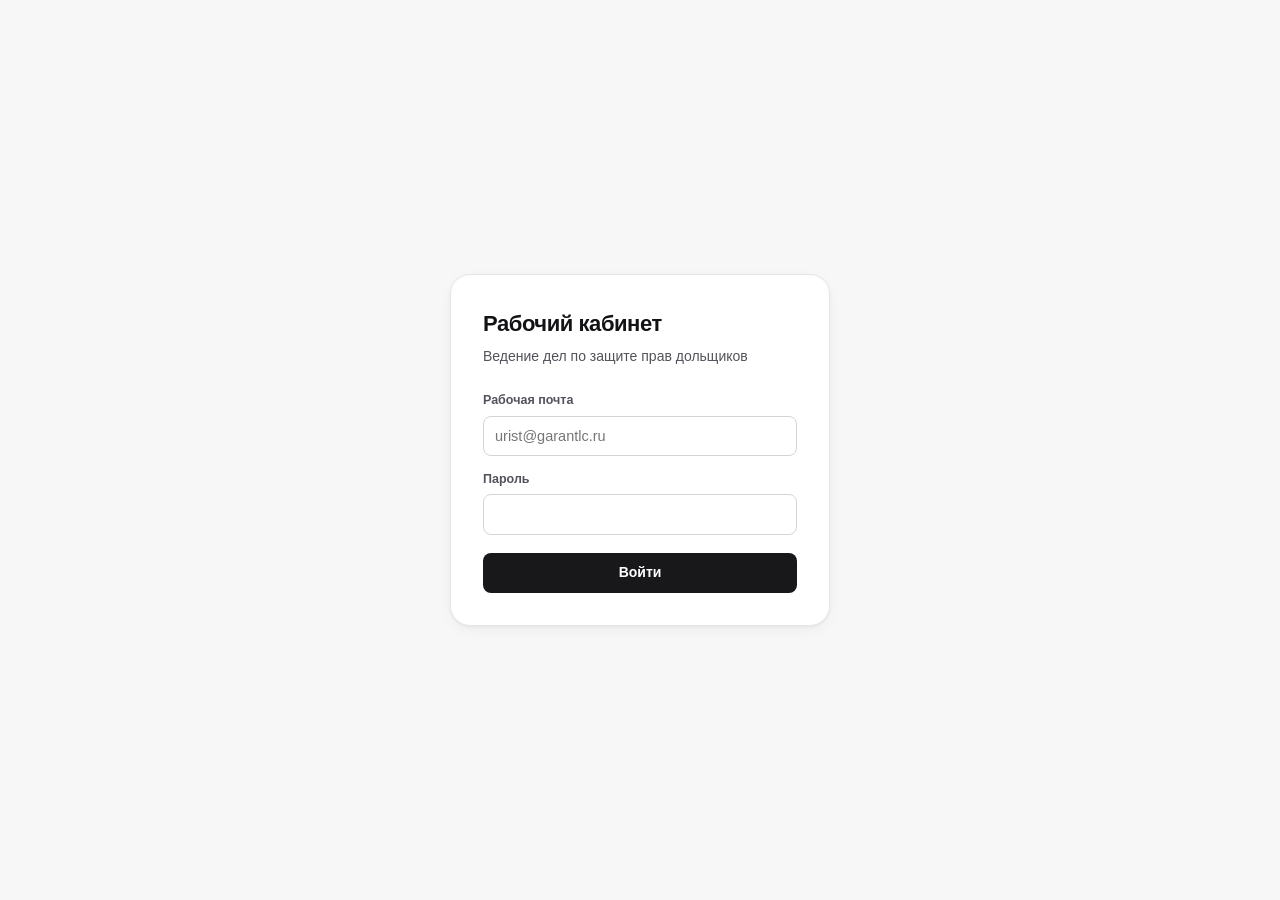
==== admin/index.html @ c8061b85 "Add Phase 2: case management with roles and a staff workspace Builds the case card and pipeline the " ====
<!doctype html>
<html lang="ru">
<head>
<meta charset="utf-8">
<meta name="viewport" content="width=device-width, initial-scale=1">
<title>Дела — рабочий кабинет</title>
<link rel="stylesheet" href="app.css">
<script>
  try {
    var savedTheme = localStorage.getItem("calc-theme");
    if (savedTheme === "light" || savedTheme === "dark") {
      document.documentElement.setAttribute("data-theme", savedTheme);
    }
  } catch (e) { /* приватный режим */ }
</script>
</head>
<body>

<svg width="0" height="0" style="position:absolute" aria-hidden="true">
  <symbol id="i-sun" viewBox="0 0 24 24" fill="none" stroke="currentColor" stroke-width="2" stroke-linecap="round">
    <circle cx="12" cy="12" r="4"/><path d="M12 2v2M12 20v2M4.9 4.9l1.4 1.4M17.7 17.7l1.4 1.4M2 12h2M20 12h2M4.9 19.1l1.4-1.4M17.7 6.3l1.4-1.4"/>
  </symbol>
  <symbol id="i-moon" viewBox="0 0 24 24" fill="none" stroke="currentColor" stroke-width="2" stroke-linecap="round" stroke-linejoin="round">
    <path d="M21 12.8A9 9 0 1111.2 3a7 7 0 009.8 9.8z"/>
  </symbol>
  <symbol id="i-left" viewBox="0 0 24 24" fill="none" stroke="currentColor" stroke-width="2.2" stroke-linecap="round" stroke-linejoin="round">
    <path d="M19 12H5M11 18l-6-6 6-6"/>
  </symbol>
  <symbol id="i-plus" viewBox="0 0 24 24" fill="none" stroke="currentColor" stroke-width="2.2" stroke-linecap="round">
    <path d="M12 5v14M5 12h14"/>
  </symbol>
</svg>

<!-- ================= Вход ================= -->
<section class="login" id="screen-login" hidden>
  <div class="login__card">
    <h1 class="login__title">Рабочий кабинет</h1>
    <p class="login__sub">Ведение дел по защите прав дольщиков</p>
    <form id="form-login" novalidate>
      <div class="field" style="margin-bottom:14px">
        <label for="login-email">Рабочая почта</label>
        <input type="email" id="login-email" autocomplete="username" placeholder="urist@garantlc.ru">
      </div>
      <div class="field" style="margin-bottom:18px">
        <label for="login-password">Пароль</label>
        <input type="password" id="login-password" autocomplete="current-password">
      </div>
      <div id="login-error"></div>
      <button type="submit" class="btn btn--solid" style="width:100%" id="login-submit">Войти</button>
    </form>
  </div>
</section>

<!-- ================= Рабочая область ================= -->
<div id="screen-app" hidden>
  <header class="top">
    <div class="brand">Дольщики<span> · рабочий кабинет</span></div>
    <nav class="tabs">
      <button type="button" class="tab" data-tab="cases" aria-current="true">Дела</button>
      <button type="button" class="tab" data-tab="leads">Заявки<span class="count" id="leads-count" hidden>0</span></button>
    </nav>
    <div class="top__right">
      <div class="who"><b id="who-name">—</b><span id="who-role">—</span></div>
      <button type="button" class="icon-btn" id="theme-toggle" aria-label="Переключить тему">
        <svg class="icon-sun"><use href="#i-sun"/></svg>
        <svg class="icon-moon"><use href="#i-moon"/></svg>
      </button>
      <button type="button" class="btn btn--quiet btn--sm" id="logout">Выйти</button>
    </div>
  </header>

  <main class="page">

    <!-- ---------- Список дел ---------- -->
    <section id="view-cases">
      <div class="tiles" id="tiles"></div>

      <div class="bar">
        <div class="grow"><input type="search" id="f-search" placeholder="Клиент, телефон, № дела, ЖК, № дела в суде"></div>
        <select id="f-stage" style="width:auto"><option value="">Все стадии</option></select>
        <select id="f-lawyer" style="width:auto"><option value="">Все юристы</option></select>
        <select id="f-region" style="width:auto"><option value="">Все регионы</option></select>
        <span class="spacer"></span>
        <button type="button" class="btn btn--solid" id="btn-new-case">
          <svg width="15" height="15"><use href="#i-plus"/></svg> Новое дело
        </button>
      </div>

      <div class="panel">
        <div class="table-wrap">
          <table class="list">
            <thead>
              <tr>
                <th>№</th><th>Клиент</th><th>Объект</th><th>Услуга</th>
                <th>Стадия</th><th>Юрист</th><th>Ближайший срок</th><th class="num">Заявлено, ₽</th>
              </tr>
            </thead>
            <tbody id="cases-body"></tbody>
          </table>
        </div>
        <div class="empty" id="cases-empty" hidden>Дел не найдено</div>
      </div>
    </section>

    <!-- ---------- Заявки ---------- -->
    <section id="view-leads" hidden>
      <div class="panel">
        <div class="table-wrap">
          <table class="list">
            <thead>
              <tr><th>Дата</th><th>Имя</th><th>Телефон</th><th>Тема</th><th>Объект</th><th>Расчёт с сайта</th><th></th></tr>
            </thead>
            <tbody id="leads-body"></tbody>
          </table>
        </div>
        <div class="empty" id="leads-empty" hidden>Заявок пока нет</div>
      </div>
    </section>

    <!-- ---------- Карточка дела ---------- -->
    <section id="view-case" hidden></section>
  </main>
</div>

<div id="modal-root"></div>
<div id="toast-root"></div>

<script src="app.js"></script>
</body>
</html>
---- admin/app.css ----
/* ==========================================================================
   Рабочий интерфейс для сотрудников.

   Токены совпадают с widget/calculator.css — это одна дизайн-система на две
   части продукта. Источник правды по палитре: widget/calculator.css; при
   правке цветов менять оба файла.
   ========================================================================== */

:root {
  --bg: #f7f7f8;
  --card: #ffffff;
  --card-2: #fbfbfc;
  --inset: #f4f4f5;

  --border: #e6e6ea;
  --border-strong: #d4d4d8;

  --text: #131316;
  --text-2: #52525b;
  --text-3: #8b8b94;

  --accent: #4f46e5;
  --accent-hover: #4338ca;
  --accent-soft: #eef2ff;
  --accent-border: #c7d2fe;

  --solid: #18181b;
  --solid-hover: #000000;
  --solid-text: #ffffff;

  --ok: #047857;
  --ok-soft: #ecfdf5;
  --ok-border: #a7f3d0;
  --warn: #b45309;
  --warn-soft: #fffbeb;
  --warn-border: #fde68a;
  --danger: #dc2626;
  --danger-soft: #fef2f2;
  --danger-border: #fecaca;

  --r-sm: 8px;
  --r-md: 12px;
  --r-lg: 16px;
  --r-xl: 20px;
  --ring: 0 0 0 3px var(--accent-soft);
  --shadow-sm: 0 1px 2px rgba(16, 17, 26, .05);
  --shadow-md: 0 4px 16px -4px rgba(16, 17, 26, .08), 0 1px 3px rgba(16, 17, 26, .04);
  --shadow-lg: 0 18px 48px -12px rgba(16, 17, 26, .16);

  color-scheme: light;
}

@media (prefers-color-scheme: dark) {
  :root:not([data-theme="light"]) {
    --bg: #09090b; --card: #131317; --card-2: #17171c; --inset: #1c1c22;
    --border: #27272e; --border-strong: #3a3a44;
    --text: #fafafa; --text-2: #a8a8b3; --text-3: #71717f;
    --accent: #818cf8; --accent-hover: #a5b4fc; --accent-soft: #1e1b3a; --accent-border: #3730a3;
    --solid: #fafafa; --solid-hover: #ffffff; --solid-text: #131316;
    --ok: #34d399; --ok-soft: #052e22; --ok-border: #065f46;
    --warn: #fbbf24; --warn-soft: #2a1f05; --warn-border: #78500a;
    --danger: #f87171; --danger-soft: #2a1113; --danger-border: #7f1d1d;
    --ring: 0 0 0 3px rgba(129, 140, 248, .22);
    --shadow-sm: 0 1px 2px rgba(0, 0, 0, .4);
    --shadow-md: 0 4px 16px -4px rgba(0, 0, 0, .5);
    --shadow-lg: 0 18px 48px -12px rgba(0, 0, 0, .6);
    color-scheme: dark;
  }
}

:root[data-theme="dark"] {
  --bg: #09090b; --card: #131317; --card-2: #17171c; --inset: #1c1c22;
  --border: #27272e; --border-strong: #3a3a44;
  --text: #fafafa; --text-2: #a8a8b3; --text-3: #71717f;
  --accent: #818cf8; --accent-hover: #a5b4fc; --accent-soft: #1e1b3a; --accent-border: #3730a3;
  --solid: #fafafa; --solid-hover: #ffffff; --solid-text: #131316;
  --ok: #34d399; --ok-soft: #052e22; --ok-border: #065f46;
  --warn: #fbbf24; --warn-soft: #2a1f05; --warn-border: #78500a;
  --danger: #f87171; --danger-soft: #2a1113; --danger-border: #7f1d1d;
  --ring: 0 0 0 3px rgba(129, 140, 248, .22);
  --shadow-sm: 0 1px 2px rgba(0, 0, 0, .4);
  --shadow-md: 0 4px 16px -4px rgba(0, 0, 0, .5);
  --shadow-lg: 0 18px 48px -12px rgba(0, 0, 0, .6);
  color-scheme: dark;
}

* { box-sizing: border-box; }
[hidden] { display: none !important; }

body {
  margin: 0; background: var(--bg); color: var(--text);
  font-family: Inter, -apple-system, BlinkMacSystemFont, "Segoe UI", Roboto,
    "Helvetica Neue", Arial, sans-serif;
  font-size: 14.5px; line-height: 1.55; -webkit-font-smoothing: antialiased;
}

/* --- вход ----------------------------------------------------------------- */

.login {
  min-height: 100vh; display: grid; place-items: center; padding: 24px;
}
.login__card {
  width: 100%; max-width: 380px; background: var(--card);
  border: 1px solid var(--border); border-radius: var(--r-xl);
  box-shadow: var(--shadow-md); padding: 32px;
}
.login__title { margin: 0 0 4px; font-size: 22px; font-weight: 620; letter-spacing: -.02em; }
.login__sub { margin: 0 0 24px; font-size: 14px; color: var(--text-2); }

/* --- каркас --------------------------------------------------------------- */

.top {
  position: sticky; top: 0; z-index: 20;
  background: var(--card); border-bottom: 1px solid var(--border);
  padding: 0 22px; display: flex; align-items: center; gap: 18px; height: 58px;
}
.brand { font-weight: 650; font-size: 15.5px; letter-spacing: -.015em; white-space: nowrap; }
.brand span { color: var(--text-3); font-weight: 500; }

.tabs { display: flex; gap: 2px; }
.tab {
  font: inherit; font-size: 14px; font-weight: 550; cursor: pointer;
  background: none; border: 0; color: var(--text-2); padding: 7px 13px;
  border-radius: var(--r-sm);
}
.tab:hover { background: var(--inset); color: var(--text); }
.tab[aria-current="true"] { background: var(--accent-soft); color: var(--accent); }
.tab .count {
  display: inline-block; margin-left: 6px; font-size: 12px; font-weight: 600;
  background: var(--card); border: 1px solid var(--border); border-radius: 999px;
  padding: 0 6px; color: var(--text-2);
}

.top__right { margin-left: auto; display: flex; align-items: center; gap: 10px; }
.who { font-size: 13.5px; color: var(--text-2); text-align: right; line-height: 1.3; }
.who b { display: block; color: var(--text); font-weight: 600; font-size: 14px; }

.page { max-width: 1180px; margin: 0 auto; padding: 22px; }

/* --- плитки --------------------------------------------------------------- */

.tiles { display: grid; grid-template-columns: repeat(auto-fit, minmax(170px, 1fr)); gap: 12px; margin-bottom: 20px; }
.tile {
  background: var(--card); border: 1px solid var(--border); border-radius: var(--r-lg);
  padding: 15px 17px; cursor: default;
}
.tile[data-clickable] { cursor: pointer; transition: border-color .15s, transform .1s; }
.tile[data-clickable]:hover { border-color: var(--border-strong); transform: translateY(-1px); }
.tile__label {
  font-size: 11.5px; font-weight: 600; letter-spacing: .05em; text-transform: uppercase;
  color: var(--text-3);
}
.tile__value {
  font-size: 26px; font-weight: 650; letter-spacing: -.025em; margin-top: 5px;
  font-variant-numeric: tabular-nums;
}
.tile--danger .tile__value { color: var(--danger); }
.tile--warn .tile__value { color: var(--warn); }
.tile--money .tile__value { font-size: 20px; }

/* --- панель фильтров ------------------------------------------------------ */

.bar { display: flex; flex-wrap: wrap; gap: 10px; align-items: center; margin-bottom: 16px; }
.bar .grow { flex: 1 1 220px; min-width: 180px; }
.bar .spacer { flex: 1; }

/* --- формы ---------------------------------------------------------------- */

.field { display: flex; flex-direction: column; gap: 5px; min-width: 0; }
.field > label { font-size: 12.5px; font-weight: 550; color: var(--text-2); }
input[type="text"], input[type="date"], input[type="tel"], input[type="email"],
input[type="password"], input[type="search"], select, textarea {
  font: inherit; font-size: 14.5px; color: var(--text); background: var(--card);
  border: 1px solid var(--border-strong); border-radius: var(--r-sm);
  padding: 8px 11px; width: 100%; min-width: 0; appearance: none; -webkit-appearance: none;
  transition: border-color .15s, box-shadow .15s;
}
input:focus, select:focus, textarea:focus {
  outline: none; border-color: var(--accent); box-shadow: var(--ring);
}
input:hover, select:hover, textarea:hover { border-color: var(--text-3); }
textarea { resize: vertical; min-height: 60px; }
select {
  background-image: url("data:image/svg+xml,%3Csvg xmlns='http://www.w3.org/2000/svg' width='12' height='8' viewBox='0 0 12 8'%3E%3Cpath d='M1 1.5L6 6.5L11 1.5' stroke='%238b8b94' stroke-width='1.6' fill='none' stroke-linecap='round' stroke-linejoin='round'/%3E%3C/svg%3E");
  background-repeat: no-repeat; background-position: right 11px center; padding-right: 32px;
}
:root[data-theme="dark"] input[type="date"]::-webkit-calendar-picker-indicator { filter: invert(1); }
@media (prefers-color-scheme: dark) {
  :root:not([data-theme="light"]) input[type="date"]::-webkit-calendar-picker-indicator { filter: invert(1); }
}
.err { font-size: 12.5px; color: var(--danger); font-weight: 500; }

.btn {
  font: inherit; font-size: 14px; font-weight: 550; cursor: pointer;
  border-radius: var(--r-sm); padding: 8px 15px; border: 1px solid transparent;
  display: inline-flex; align-items: center; justify-content: center; gap: 7px;
  white-space: nowrap; transition: background .15s, border-color .15s, color .15s;
}
.btn--solid { background: var(--solid); color: var(--solid-text); }
.btn--solid:hover { background: var(--solid-hover); }
.btn--outline { background: var(--card); color: var(--text); border-color: var(--border-strong); }
.btn--outline:hover { background: var(--inset); }
.btn--quiet { background: none; color: var(--text-2); padding-left: 8px; padding-right: 8px; }
.btn--quiet:hover { color: var(--text); background: var(--inset); }
.btn--danger { background: var(--danger-soft); color: var(--danger); border-color: var(--danger-border); }
.btn:focus-visible { outline: none; box-shadow: var(--ring); }
.btn:disabled { opacity: .5; cursor: not-allowed; }
.btn--sm { font-size: 13px; padding: 6px 11px; }

.icon-btn {
  width: 34px; height: 34px; flex: none; display: grid; place-items: center;
  border: 1px solid var(--border); border-radius: var(--r-sm);
  background: var(--card); color: var(--text-2); cursor: pointer;
}
.icon-btn:hover { background: var(--inset); color: var(--text); }
.icon-btn svg { width: 16px; height: 16px; }
.icon-moon { display: block; } .icon-sun { display: none; }
@media (prefers-color-scheme: dark) {
  :root:not([data-theme="light"]) .icon-moon { display: none; }
  :root:not([data-theme="light"]) .icon-sun { display: block; }
}
:root[data-theme="dark"] .icon-moon { display: none; }
:root[data-theme="dark"] .icon-sun { display: block; }
:root[data-theme="light"] .icon-moon { display: block; }
:root[data-theme="light"] .icon-sun { display: none; }

/* --- таблица дел ---------------------------------------------------------- */

.panel {
  background: var(--card); border: 1px solid var(--border);
  border-radius: var(--r-lg); overflow: hidden;
}
.table-wrap { overflow-x: auto; }
table.list { width: 100%; border-collapse: collapse; font-size: 14px; }
table.list th {
  text-align: left; font-size: 11.5px; font-weight: 600; letter-spacing: .05em;
  text-transform: uppercase; color: var(--text-3); padding: 11px 14px;
  border-bottom: 1px solid var(--border); white-space: nowrap; background: var(--card-2);
}
table.list td { padding: 12px 14px; border-bottom: 1px solid var(--border); vertical-align: top; }
table.list tr:last-child td { border-bottom: 0; }
table.list tbody tr { cursor: pointer; }
table.list tbody tr:hover { background: var(--inset); }
table.list .num { text-align: right; white-space: nowrap; font-variant-numeric: tabular-nums; }
table.list .muted { color: var(--text-2); font-size: 13px; }
table.list .strong { font-weight: 600; }

.pill {
  display: inline-block; font-size: 12.5px; font-weight: 550; padding: 3px 9px;
  border-radius: 999px; background: var(--inset); color: var(--text-2);
  border: 1px solid var(--border); white-space: nowrap;
}
.pill--active { background: var(--accent-soft); color: var(--accent); border-color: var(--accent-border); }
.pill--done { background: var(--ok-soft); color: var(--ok); border-color: var(--ok-border); }
.pill--overdue { background: var(--danger-soft); color: var(--danger); border-color: var(--danger-border); }
.pill--soon { background: var(--warn-soft); color: var(--warn); border-color: var(--warn-border); }

.empty { padding: 44px 20px; text-align: center; color: var(--text-3); font-size: 14px; }

/* --- карточка дела -------------------------------------------------------- */

.case__head {
  display: flex; flex-wrap: wrap; gap: 14px; align-items: flex-start;
  margin-bottom: 18px;
}
.case__title { margin: 0; font-size: 22px; font-weight: 620; letter-spacing: -.02em; }
.case__meta { margin: 4px 0 0; color: var(--text-2); font-size: 13.5px; }
.case__actions { margin-left: auto; display: flex; gap: 8px; align-items: center; flex-wrap: wrap; }

.cols { display: grid; grid-template-columns: minmax(0, 1.55fr) minmax(0, 1fr); gap: 18px; align-items: start; }

.card {
  background: var(--card); border: 1px solid var(--border);
  border-radius: var(--r-lg); padding: 18px 20px; margin-bottom: 16px;
}
.card h2 {
  margin: 0 0 14px; font-size: 11.5px; font-weight: 600; letter-spacing: .05em;
  text-transform: uppercase; color: var(--text-3);
}
.grid2 { display: grid; grid-template-columns: repeat(2, minmax(0, 1fr)); gap: 12px 16px; }
.grid2 .wide { grid-column: 1 / -1; }

.saved { font-size: 12.5px; color: var(--ok); }

/* --- лента ---------------------------------------------------------------- */

.feed { display: grid; gap: 0; }
.feed__item { display: flex; gap: 11px; padding: 11px 0; border-bottom: 1px solid var(--border); }
.feed__item:last-child { border-bottom: 0; }
.feed__dot {
  flex: none; width: 8px; height: 8px; border-radius: 50%; margin-top: 7px;
  background: var(--text-3);
}
.feed__item[data-kind="stage"] .feed__dot { background: var(--accent); }
.feed__item[data-kind="note"] .feed__dot { background: var(--ok); }
.feed__item[data-kind="system"] .feed__dot { background: var(--border-strong); }
.feed__text { font-size: 13.5px; }
.feed__meta { font-size: 12px; color: var(--text-3); margin-top: 2px; }

/* --- модальное окно ------------------------------------------------------- */

.modal {
  position: fixed; inset: 0; z-index: 60; background: rgba(9, 9, 11, .5);
  display: flex; align-items: flex-start; justify-content: center; padding: 30px 16px;
  overflow-y: auto;
}
.modal__box {
  background: var(--card); border: 1px solid var(--border); border-radius: var(--r-lg);
  box-shadow: var(--shadow-lg); width: 100%; max-width: 620px; padding: 24px;
}
.modal__title { margin: 0 0 4px; font-size: 18px; font-weight: 620; letter-spacing: -.015em; }
.modal__sub { margin: 0 0 18px; font-size: 13.5px; color: var(--text-2); }
.modal__actions { display: flex; gap: 9px; justify-content: flex-end; margin-top: 20px; }

/* --- уведомления ---------------------------------------------------------- */

/* Уведомления складываются в колонку: иначе второе накрывает первое. */
#toast-root {
  position: fixed; right: 20px; bottom: 20px; z-index: 80;
  display: flex; flex-direction: column-reverse; gap: 8px; align-items: flex-end;
  pointer-events: none;
}
.toast {
  max-width: 340px;
  background: var(--card); border: 1px solid var(--border); border-left-width: 3px;
  border-radius: var(--r-sm); box-shadow: var(--shadow-lg); padding: 12px 15px;
  font-size: 13.5px;
}
.toast--ok { border-left-color: var(--ok); }
.toast--error { border-left-color: var(--danger); }

.note-box {
  border-radius: var(--r-sm); padding: 11px 13px; font-size: 13.5px; margin-bottom: 14px;
}
.note-box--error { background: var(--danger-soft); border: 1px solid var(--danger-border); color: var(--danger); }

@media (max-width: 900px) {
  .cols { grid-template-columns: 1fr; }
}
@media (max-width: 700px) {
  .top { padding: 0 14px; gap: 10px; height: auto; flex-wrap: wrap; padding-top: 10px; padding-bottom: 10px; }
  .page { padding: 14px; }
  .grid2 { grid-template-columns: 1fr; }
  .who { display: none; }
  .brand span { display: none; }
}
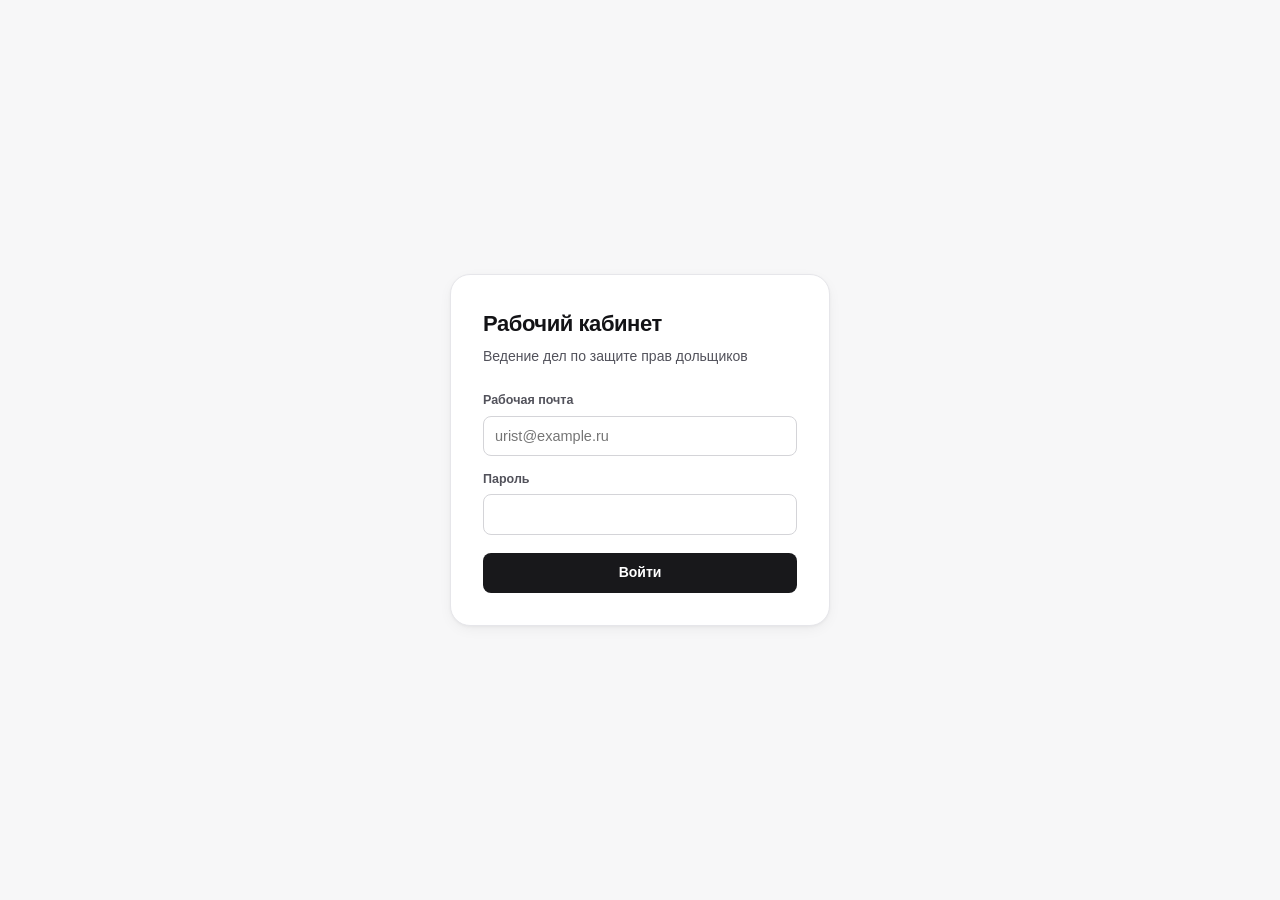
==== commit a4a297a7: "Add Phase 3: document intake, filing and the Excel registry Documents uploaded to a case are classif" ====
--- a/admin/index.html
+++ b/admin/index.html
@@ -39,7 +39,7 @@
     <form id="form-login" novalidate>
       <div class="field" style="margin-bottom:14px">
         <label for="login-email">Рабочая почта</label>
-        <input type="email" id="login-email" autocomplete="username" placeholder="urist@garantlc.ru">
+        <input type="email" id="login-email" autocomplete="username" placeholder="urist@example.ru">
       </div>
       <div class="field" style="margin-bottom:18px">
         <label for="login-password">Пароль</label>
@@ -81,6 +81,7 @@
         <select id="f-lawyer" style="width:auto"><option value="">Все юристы</option></select>
         <select id="f-region" style="width:auto"><option value="">Все регионы</option></select>
         <span class="spacer"></span>
+        <button type="button" class="btn btn--outline" id="btn-export">Реестр в Excel</button>
         <button type="button" class="btn btn--solid" id="btn-new-case">
           <svg width="15" height="15"><use href="#i-plus"/></svg> Новое дело
         </button>
--- a/admin/app.css
+++ b/admin/app.css
@@ -344,3 +344,51 @@
   .who { display: none; }
   .brand span { display: none; }
 }
+
+/* --- документы ------------------------------------------------------------ */
+
+.drop {
+  border: 1.5px dashed var(--border-strong); border-radius: var(--r-md);
+  padding: 20px; text-align: center; cursor: pointer; background: var(--card-2);
+  transition: border-color .15s, background .15s;
+}
+.drop:hover, .drop[data-over="true"] { border-color: var(--accent); background: var(--accent-soft); }
+.drop__title { font-weight: 550; font-size: 14px; }
+.drop__hint { font-size: 12.5px; color: var(--text-3); margin-top: 4px; }
+.drop input { display: none; }
+
+.docs { display: grid; gap: 8px; margin-top: 14px; }
+.doc {
+  border: 1px solid var(--border); border-radius: var(--r-sm); padding: 11px 13px;
+  display: flex; flex-direction: column; gap: 9px;
+}
+.doc[data-review="true"] { border-color: var(--warn-border); background: var(--warn-soft); }
+.doc__name { font-size: 13.5px; font-weight: 550; overflow-wrap: anywhere; }
+.doc__meta { font-size: 12.5px; color: var(--text-2); margin-top: 3px; }
+.doc__why { font-size: 12px; color: var(--text-3); margin-top: 3px; }
+.doc__actions { display: flex; gap: 6px; align-items: center; flex-wrap: wrap; }
+.doc__actions select { flex: 1 1 160px; }
+.doc__actions select { width: auto; font-size: 13px; padding: 5px 26px 5px 8px; }
+.doc__extract {
+  border-top: 1px dashed var(--border); padding-top: 9px;
+  font-size: 12.5px; color: var(--text-2); display: flex; flex-wrap: wrap;
+  gap: 8px; align-items: center;
+}
+.doc__extract b { color: var(--text); font-weight: 600; }
+
+.check { display: grid; gap: 7px; }
+.check__item { display: flex; gap: 9px; align-items: flex-start; font-size: 13.5px; }
+.check__mark {
+  flex: none; width: 17px; height: 17px; border-radius: 50%; margin-top: 2px;
+  border: 1.5px solid var(--border-strong); display: grid; place-items: center;
+  font-size: 11px; color: var(--card);
+}
+.check__item[data-present="true"] .check__mark { background: var(--ok); border-color: var(--ok); }
+.check__item[data-present="true"] .check__mark::after { content: "✓"; color: #fff; font-size: 11px; }
+.check__item[data-optional="true"] .check__mark { border-style: dashed; }
+.check__why { color: var(--text-3); font-size: 12.5px; }
+.check__summary {
+  margin-bottom: 12px; font-size: 13.5px; padding: 9px 12px; border-radius: var(--r-sm);
+}
+.check__summary[data-ready="true"] { background: var(--ok-soft); color: var(--ok); border: 1px solid var(--ok-border); }
+.check__summary[data-ready="false"] { background: var(--warn-soft); color: var(--warn); border: 1px solid var(--warn-border); }
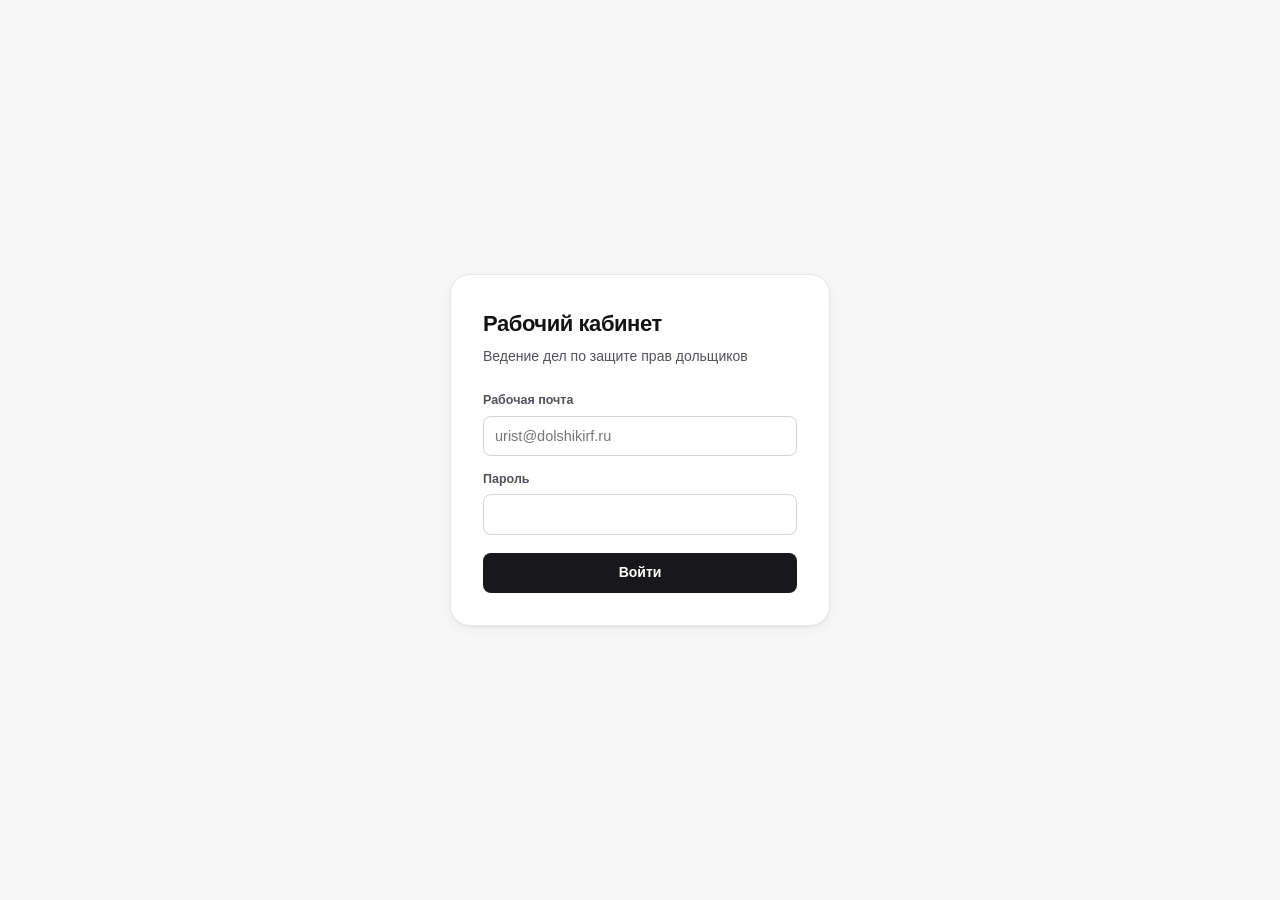
==== commit 47a3cd80: "Configure the practice's own domain and explain hosting versus server The domain is dolshikirf.ru. I" ====
--- a/admin/index.html
+++ b/admin/index.html
@@ -39,7 +39,7 @@
     <form id="form-login" novalidate>
       <div class="field" style="margin-bottom:14px">
         <label for="login-email">Рабочая почта</label>
-        <input type="email" id="login-email" autocomplete="username" placeholder="urist@example.ru">
+        <input type="email" id="login-email" autocomplete="username" placeholder="urist@dolshikirf.ru">
       </div>
       <div class="field" style="margin-bottom:18px">
         <label for="login-password">Пароль</label>
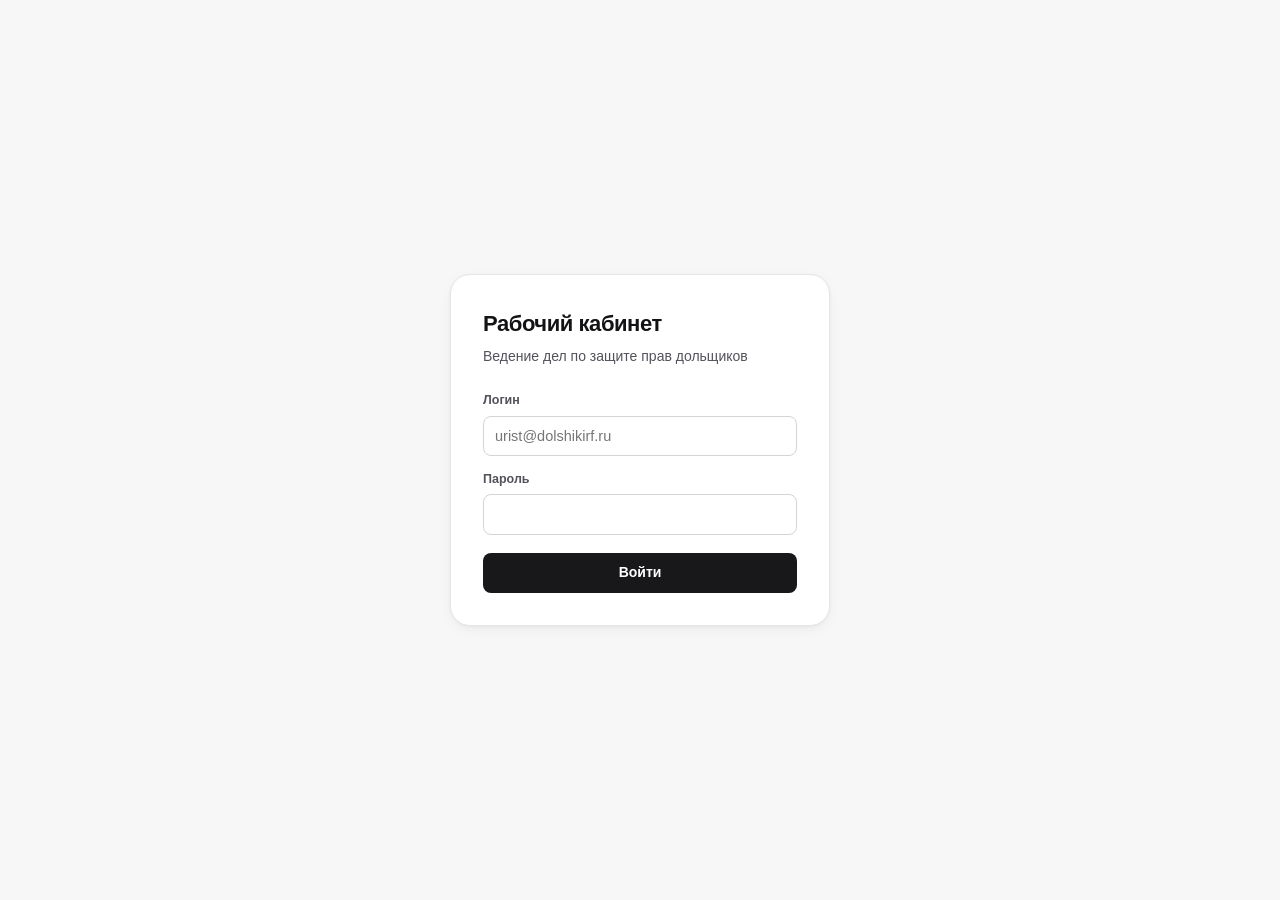
==== commit 4f83e940: "Let staff change their own password Nobody could change a password once set: the create script refus" ====
--- a/admin/index.html
+++ b/admin/index.html
@@ -38,7 +38,7 @@
     <p class="login__sub">Ведение дел по защите прав дольщиков</p>
     <form id="form-login" novalidate>
       <div class="field" style="margin-bottom:14px">
-        <label for="login-email">Рабочая почта</label>
+        <label for="login-email">Логин</label>
         <input type="email" id="login-email" autocomplete="username" placeholder="urist@dolshikirf.ru">
       </div>
       <div class="field" style="margin-bottom:18px">
@@ -65,6 +65,7 @@
         <svg class="icon-sun"><use href="#i-sun"/></svg>
         <svg class="icon-moon"><use href="#i-moon"/></svg>
       </button>
+      <button type="button" class="btn btn--quiet btn--sm" id="change-password">Пароль</button>
       <button type="button" class="btn btn--quiet btn--sm" id="logout">Выйти</button>
     </div>
   </header>
